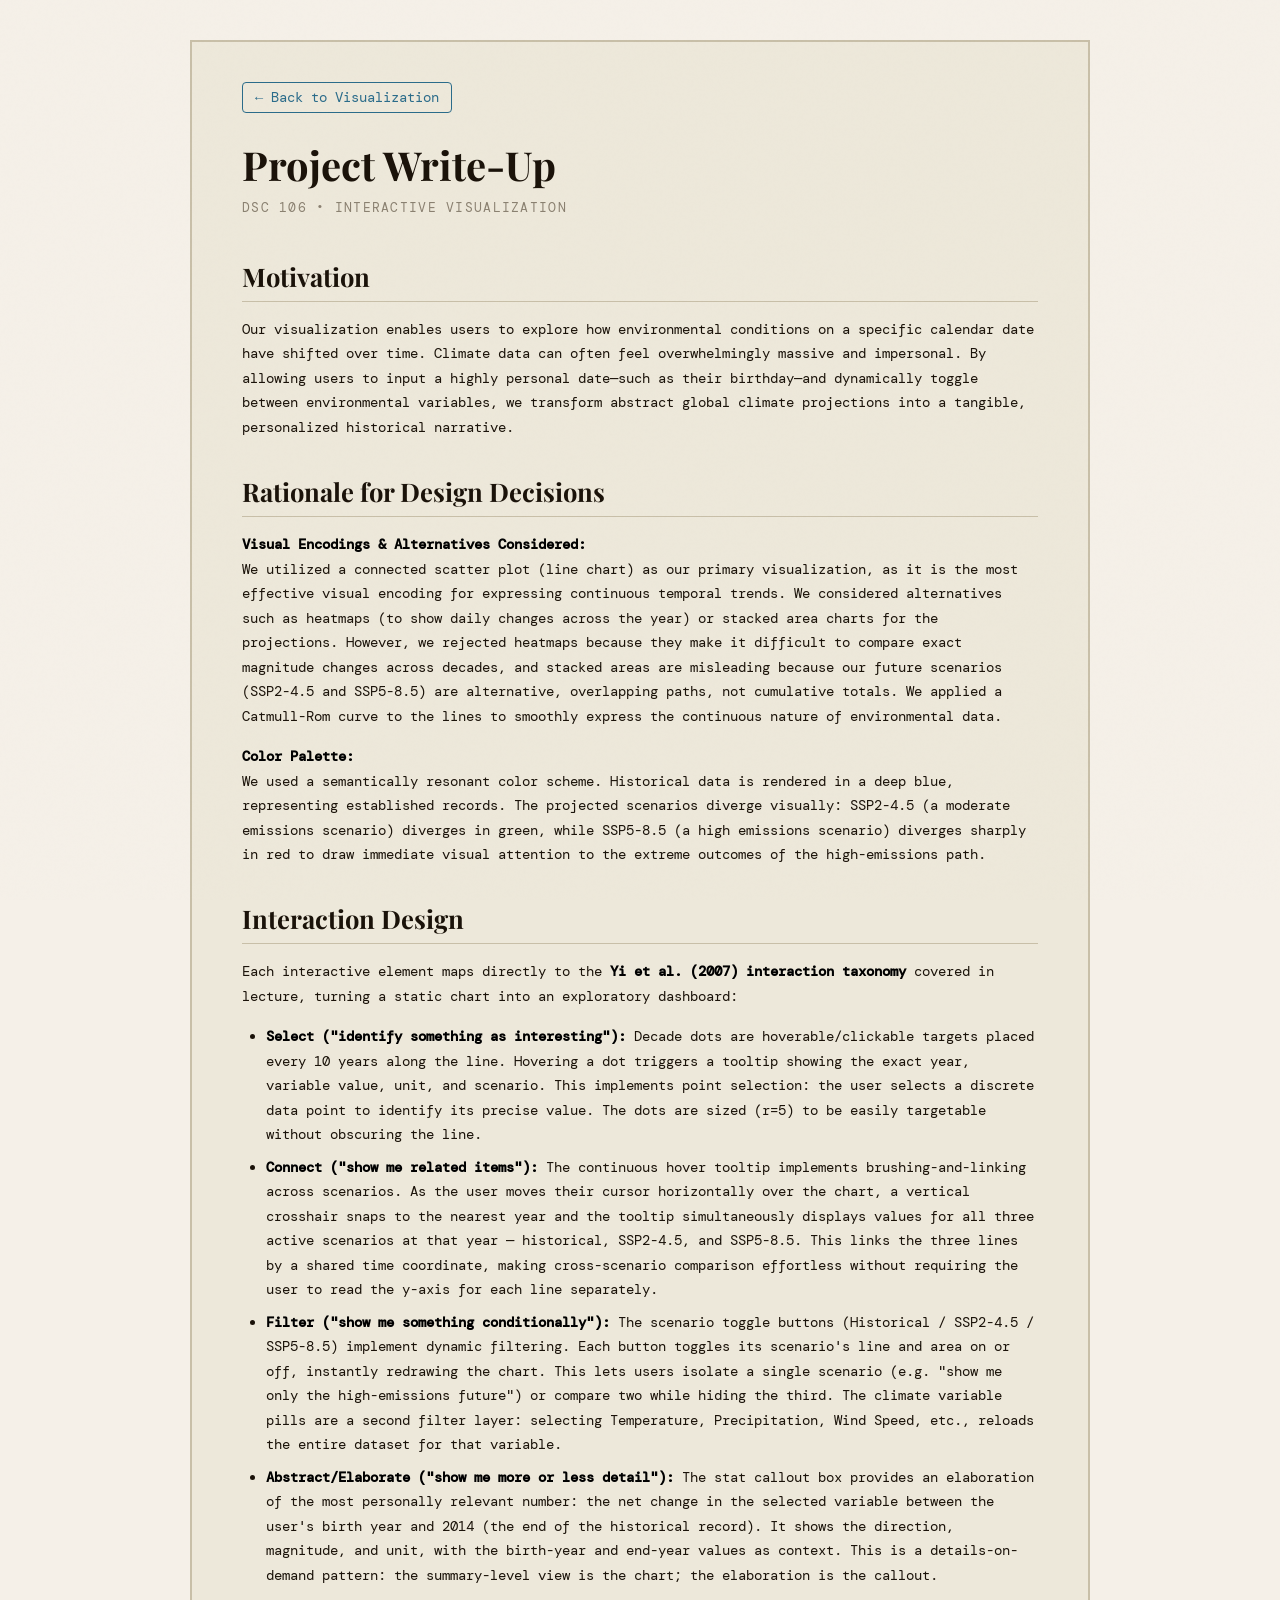
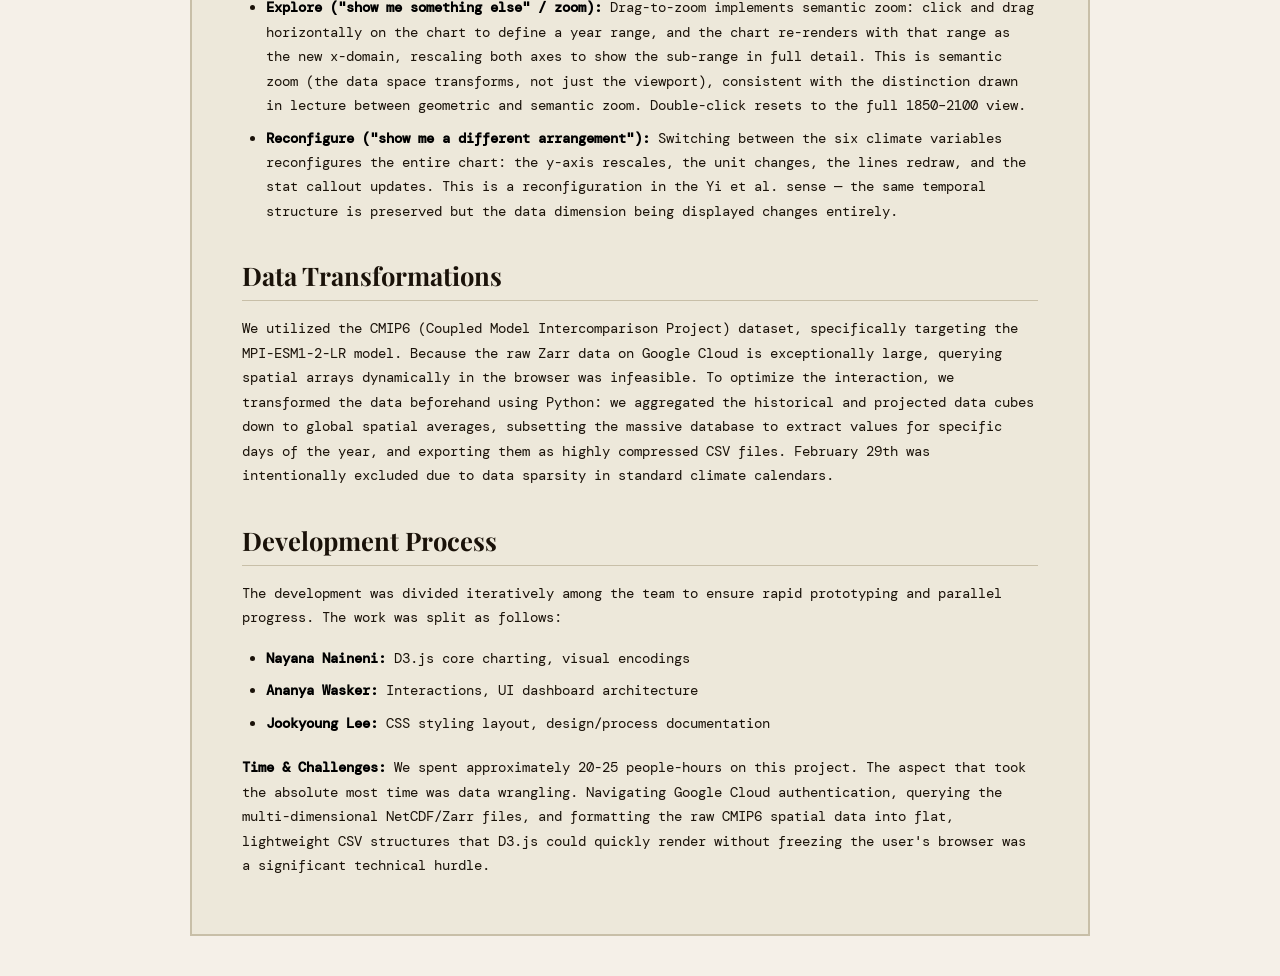
==== writeup.html @ 2effe23b "Add files via upload" ====
<!DOCTYPE html>
<html lang="en">
<head>
  <meta charset="UTF-8" />
  <meta name="viewport" content="width=device-width, initial-scale=1.0" />
  <title>Project Write-Up | Your Birthday Through Time</title>
  <link href="https://fonts.googleapis.com/css2?family=Playfair+Display:ital,wght@0,400;0,700;1,400&family=DM+Mono:wght@300;400;500&display=swap" rel="stylesheet">
  
  <style>
    /* Reuse the exact same color variables from index.html */
    :root {
      --ink: #1a1209;
      --paper: #f5f0e8;
      --cream: #ede8da;
      --border: #c8bfa8;
      --faded: #8a8070;
      --accent2: #2a6b8a;
    }

    * { box-sizing: border-box; margin: 0; padding: 0; }

    body {
      background: var(--paper);
      color: var(--ink);
      font-family: 'DM Mono', monospace;
      min-height: 100vh;
      overflow-x: hidden;
      display: flex;
      flex-direction: column;
      align-items: center;
      padding: 40px 20px;
    }

    /* Keep the newspaper-style grain overlay */
    body::before {
      content: '';
      position: fixed;
      inset: 0;
      background-image: url("data:image/svg+xml,%3Csvg viewBox='0 0 256 256' xmlns='http://www.w3.org/2000/svg'%3E%3Cfilter id='noise'%3E%3CfeTurbulence type='fractalNoise' baseFrequency='0.9' numOctaves='4' stitchTiles='stitch'/%3E%3C/filter%3E%3Crect width='100%25' height='100%25' filter='url(%23noise)' opacity='0.04'/%3E%3C/svg%3E");
      pointer-events: none;
      z-index: 9999;
      opacity: 0.4;
    }

    .writeup-container {
      background: var(--cream);
      border: 2px solid var(--border);
      padding: 40px 50px;
      width: 100%;
      max-width: 900px;
      position: relative;
      z-index: 1;
    }

    /* Back button */
    .back-link {
      display: inline-block;
      margin-bottom: 30px;
      font-size: 0.85rem;
      color: var(--accent2);
      text-decoration: none;
      border: 1px solid var(--accent2);
      padding: 6px 12px;
      border-radius: 4px;
      transition: all 0.2s;
    }
    
    .back-link:hover {
      background: var(--accent2);
      color: var(--paper);
    }

    /* Typography styling for reading */
    h1 {
      font-family: 'Playfair Display', serif;
      font-size: 2.5rem;
      margin-bottom: 10px;
      line-height: 1.1;
    }

    h2 { 
      font-family: 'Playfair Display', serif;
      font-size: 1.6rem; 
      margin-top: 35px;
      margin-bottom: 15px; 
      border-bottom: 1px solid var(--border);
      padding-bottom: 8px;
    }

    p { 
      font-size: 0.9rem; 
      line-height: 1.7;
      margin-bottom: 16px; 
      color: var(--ink);
    }

    ul { 
      font-size: 0.9rem; 
      line-height: 1.7;
      margin-bottom: 20px; 
      padding-left: 24px; 
    }

    li {
      margin-bottom: 8px;
    }

    strong {
      color: #000;
    }
  </style>
</head>
<body>

  <div class="writeup-container">
    <a href="index.html" class="back-link">&larr; Back to Visualization</a>

    <h1>Project Write-Up</h1>
    <p style="color: var(--faded); font-size: 0.8rem; text-transform: uppercase; letter-spacing: 0.1em; margin-bottom: 40px;">DSC 106 • Interactive Visualization</p>
    
    <h2>Motivation</h2>
    <p>Our visualization enables users to explore how environmental conditions on a specific calendar date have shifted over time. Climate data can often feel overwhelmingly massive and impersonal. By allowing users to input a highly personal date—such as their birthday—and dynamically toggle between environmental variables, we transform abstract global climate projections into a tangible, personalized historical narrative.</p>

    <h2>Rationale for Design Decisions</h2>
    <p><strong>Visual Encodings & Alternatives Considered:</strong><br>
    We utilized a connected scatter plot (line chart) as our primary visualization, as it is the most effective visual encoding for expressing continuous temporal trends. We considered alternatives such as heatmaps (to show daily changes across the year) or stacked area charts for the projections. However, we rejected heatmaps because they make it difficult to compare exact magnitude changes across decades, and stacked areas are misleading because our future scenarios (SSP2-4.5 and SSP5-8.5) are alternative, overlapping paths, not cumulative totals. We applied a Catmull-Rom curve to the lines to smoothly express the continuous nature of environmental data.</p>
    
    <p><strong>Color Palette:</strong><br>
    We used a semantically resonant color scheme. Historical data is rendered in a deep blue, representing established records. The projected scenarios diverge visually: SSP2-4.5 (a moderate emissions scenario) diverges in green, while SSP5-8.5 (a high emissions scenario) diverges sharply in red to draw immediate visual attention to the extreme outcomes of the high-emissions path.</p>

    <h2>Interaction Design</h2>
    <p>Each interactive element maps directly to the <strong>Yi et al. (2007) interaction taxonomy</strong> covered in lecture, turning a static chart into an exploratory dashboard:</p>
    <ul>
      <li><strong>Select ("identify something as interesting"):</strong> Decade dots are hoverable/clickable targets placed every 10 years along the line. Hovering a dot triggers a tooltip showing the exact year, variable value, unit, and scenario. This implements point selection: the user selects a discrete data point to identify its precise value. The dots are sized (r=5) to be easily targetable without obscuring the line.</li>
      <li><strong>Connect ("show me related items"):</strong> The continuous hover tooltip implements brushing-and-linking across scenarios. As the user moves their cursor horizontally over the chart, a vertical crosshair snaps to the nearest year and the tooltip simultaneously displays values for all three active scenarios at that year — historical, SSP2-4.5, and SSP5-8.5. This links the three lines by a shared time coordinate, making cross-scenario comparison effortless without requiring the user to read the y-axis for each line separately.</li>
      <li><strong>Filter ("show me something conditionally"):</strong> The scenario toggle buttons (Historical / SSP2-4.5 / SSP5-8.5) implement dynamic filtering. Each button toggles its scenario's line and area on or off, instantly redrawing the chart. This lets users isolate a single scenario (e.g. "show me only the high-emissions future") or compare two while hiding the third. The climate variable pills are a second filter layer: selecting Temperature, Precipitation, Wind Speed, etc., reloads the entire dataset for that variable.</li>
      <li><strong>Abstract/Elaborate ("show me more or less detail"):</strong> The stat callout box provides an elaboration of the most personally relevant number: the net change in the selected variable between the user's birth year and 2014 (the end of the historical record). It shows the direction, magnitude, and unit, with the birth-year and end-year values as context. This is a details-on-demand pattern: the summary-level view is the chart; the elaboration is the callout.</li>
      <li><strong>Explore ("show me something else" / zoom):</strong> Drag-to-zoom implements semantic zoom: click and drag horizontally on the chart to define a year range, and the chart re-renders with that range as the new x-domain, rescaling both axes to show the sub-range in full detail. This is semantic zoom (the data space transforms, not just the viewport), consistent with the distinction drawn in lecture between geometric and semantic zoom. Double-click resets to the full 1850–2100 view.</li>
      <li><strong>Reconfigure ("show me a different arrangement"):</strong> Switching between the six climate variables reconfigures the entire chart: the y-axis rescales, the unit changes, the lines redraw, and the stat callout updates. This is a reconfiguration in the Yi et al. sense — the same temporal structure is preserved but the data dimension being displayed changes entirely.</li>
    </ul>

    <h2>Data Transformations</h2>
    <p>We utilized the CMIP6 (Coupled Model Intercomparison Project) dataset, specifically targeting the MPI-ESM1-2-LR model. Because the raw Zarr data on Google Cloud is exceptionally large, querying spatial arrays dynamically in the browser was infeasible. To optimize the interaction, we transformed the data beforehand using Python: we aggregated the historical and projected data cubes down to global spatial averages, subsetting the massive database to extract values for specific days of the year, and exporting them as highly compressed CSV files. February 29th was intentionally excluded due to data sparsity in standard climate calendars.</p>

    <h2>Development Process</h2>
    <p>The development was divided iteratively among the team to ensure rapid prototyping and parallel progress. The work was split as follows:</p>
    <ul>
      <li><strong>Nayana Naineni:</strong> D3.js core charting, visual encodings</li>
      <li><strong>Ananya Wasker:</strong> Interactions, UI dashboard architecture</li>
      <li><strong>Jookyoung Lee:</strong> CSS styling layout, design/process documentation</li>
    </ul>
    <p><strong>Time & Challenges:</strong> We spent approximately 20-25 people-hours on this project. The aspect that took the absolute most time was data wrangling. Navigating Google Cloud authentication, querying the multi-dimensional NetCDF/Zarr files, and formatting the raw CMIP6 spatial data into flat, lightweight CSV structures that D3.js could quickly render without freezing the user's browser was a significant technical hurdle.</p>
  </div>

</body>
</html>
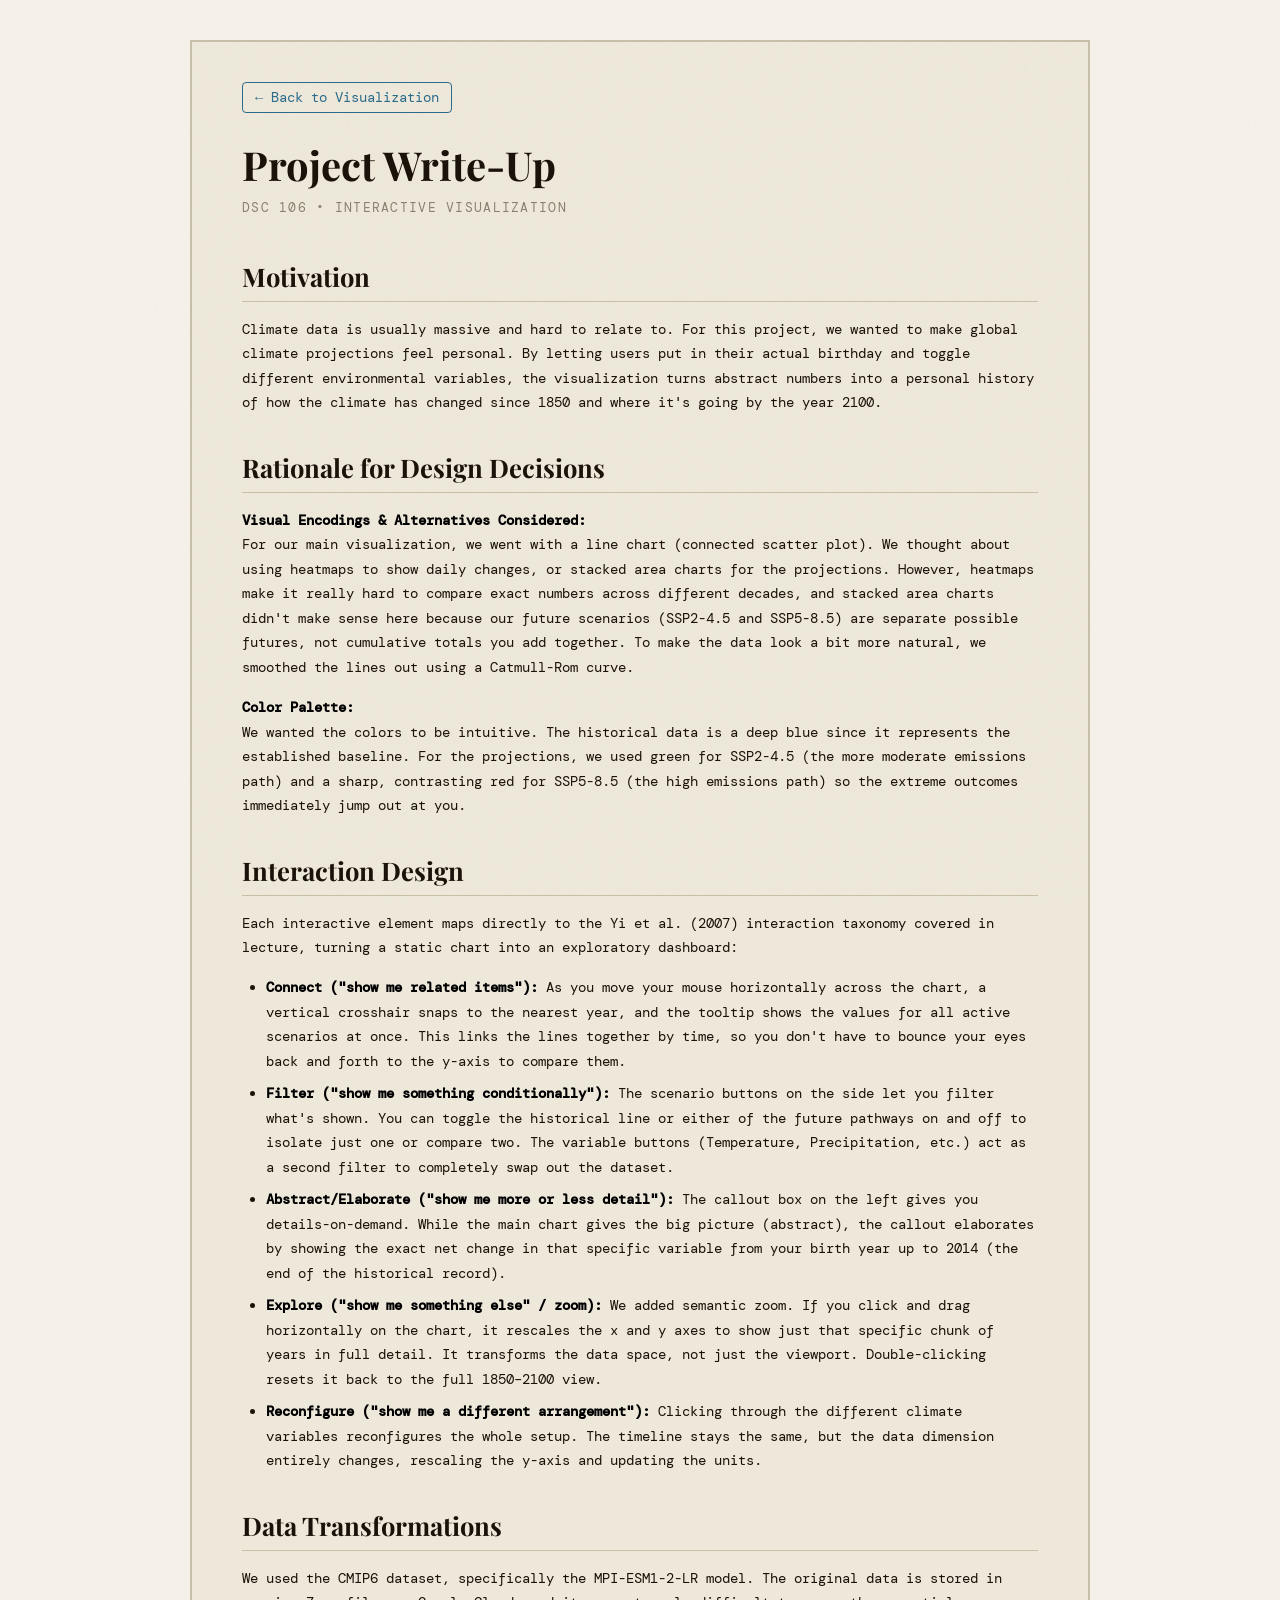
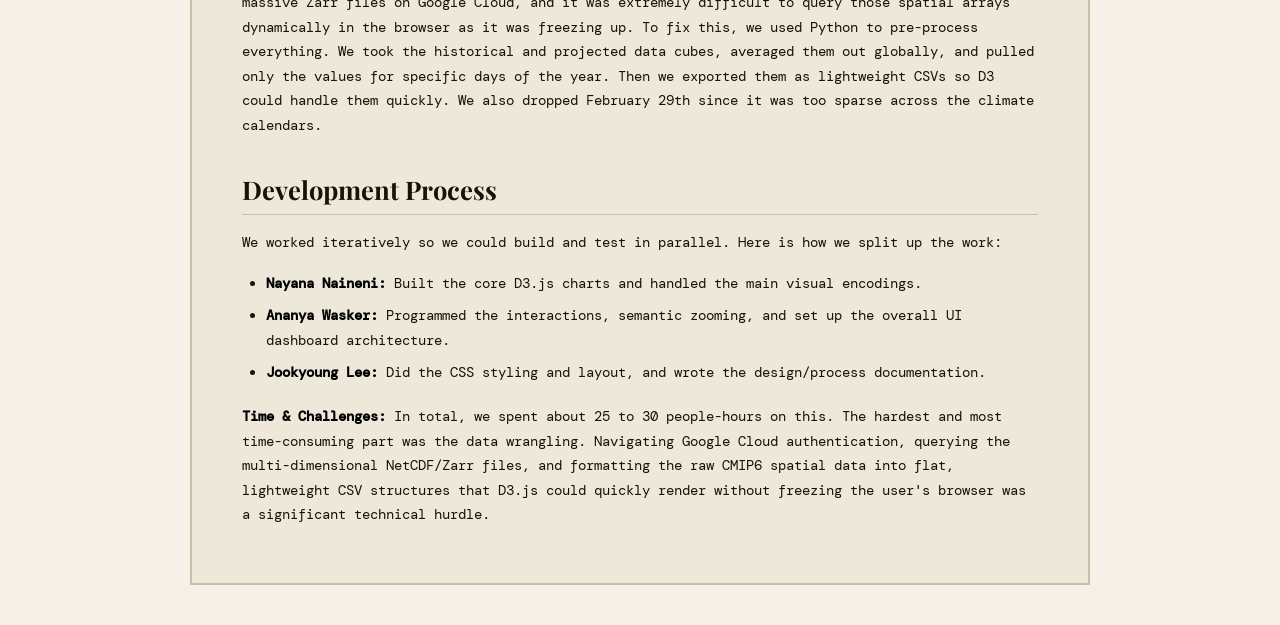
==== commit 8ca7921b: "Add files via upload" ====
--- a/writeup.html
+++ b/writeup.html
@@ -114,42 +114,41 @@
 
   <div class="writeup-container">
     <a href="index.html" class="back-link">&larr; Back to Visualization</a>
-
     <h1>Project Write-Up</h1>
     <p style="color: var(--faded); font-size: 0.8rem; text-transform: uppercase; letter-spacing: 0.1em; margin-bottom: 40px;">DSC 106 • Interactive Visualization</p>
     
     <h2>Motivation</h2>
-    <p>Our visualization enables users to explore how environmental conditions on a specific calendar date have shifted over time. Climate data can often feel overwhelmingly massive and impersonal. By allowing users to input a highly personal date—such as their birthday—and dynamically toggle between environmental variables, we transform abstract global climate projections into a tangible, personalized historical narrative.</p>
+    <p>Climate data is usually massive and hard to relate to. For this project, we wanted to make global climate projections feel personal. By letting users put in their actual birthday and toggle different environmental variables, the visualization turns abstract numbers into a personal history of how the climate has changed since 1850 and where it's going by the year 2100.</p>
 
     <h2>Rationale for Design Decisions</h2>
     <p><strong>Visual Encodings & Alternatives Considered:</strong><br>
-    We utilized a connected scatter plot (line chart) as our primary visualization, as it is the most effective visual encoding for expressing continuous temporal trends. We considered alternatives such as heatmaps (to show daily changes across the year) or stacked area charts for the projections. However, we rejected heatmaps because they make it difficult to compare exact magnitude changes across decades, and stacked areas are misleading because our future scenarios (SSP2-4.5 and SSP5-8.5) are alternative, overlapping paths, not cumulative totals. We applied a Catmull-Rom curve to the lines to smoothly express the continuous nature of environmental data.</p>
+    For our main visualization, we went with a line chart (connected scatter plot). We thought about using heatmaps to show daily changes, or stacked area charts for the projections. However, heatmaps make it really hard to compare exact numbers across different decades, and stacked area charts didn't make sense here because our future scenarios (SSP2-4.5 and SSP5-8.5) are separate possible futures, not cumulative totals you add together. To make the data look a bit more natural, we smoothed the lines out using a Catmull-Rom curve.</p>
     
     <p><strong>Color Palette:</strong><br>
-    We used a semantically resonant color scheme. Historical data is rendered in a deep blue, representing established records. The projected scenarios diverge visually: SSP2-4.5 (a moderate emissions scenario) diverges in green, while SSP5-8.5 (a high emissions scenario) diverges sharply in red to draw immediate visual attention to the extreme outcomes of the high-emissions path.</p>
+    We wanted the colors to be intuitive. The historical data is a deep blue since it represents the established baseline. For the projections, we used green for SSP2-4.5 (the more moderate emissions path) and a sharp, contrasting red for SSP5-8.5 (the high emissions path) so the extreme outcomes immediately jump out at you.</p>
 
     <h2>Interaction Design</h2>
-    <p>Each interactive element maps directly to the <strong>Yi et al. (2007) interaction taxonomy</strong> covered in lecture, turning a static chart into an exploratory dashboard:</p>
+    <p>Each interactive element maps directly to the Yi et al. (2007) interaction taxonomy covered in lecture, turning a static chart into an exploratory dashboard:</p>
     <ul>
-      <li><strong>Select ("identify something as interesting"):</strong> Decade dots are hoverable/clickable targets placed every 10 years along the line. Hovering a dot triggers a tooltip showing the exact year, variable value, unit, and scenario. This implements point selection: the user selects a discrete data point to identify its precise value. The dots are sized (r=5) to be easily targetable without obscuring the line.</li>
-      <li><strong>Connect ("show me related items"):</strong> The continuous hover tooltip implements brushing-and-linking across scenarios. As the user moves their cursor horizontally over the chart, a vertical crosshair snaps to the nearest year and the tooltip simultaneously displays values for all three active scenarios at that year — historical, SSP2-4.5, and SSP5-8.5. This links the three lines by a shared time coordinate, making cross-scenario comparison effortless without requiring the user to read the y-axis for each line separately.</li>
-      <li><strong>Filter ("show me something conditionally"):</strong> The scenario toggle buttons (Historical / SSP2-4.5 / SSP5-8.5) implement dynamic filtering. Each button toggles its scenario's line and area on or off, instantly redrawing the chart. This lets users isolate a single scenario (e.g. "show me only the high-emissions future") or compare two while hiding the third. The climate variable pills are a second filter layer: selecting Temperature, Precipitation, Wind Speed, etc., reloads the entire dataset for that variable.</li>
-      <li><strong>Abstract/Elaborate ("show me more or less detail"):</strong> The stat callout box provides an elaboration of the most personally relevant number: the net change in the selected variable between the user's birth year and 2014 (the end of the historical record). It shows the direction, magnitude, and unit, with the birth-year and end-year values as context. This is a details-on-demand pattern: the summary-level view is the chart; the elaboration is the callout.</li>
-      <li><strong>Explore ("show me something else" / zoom):</strong> Drag-to-zoom implements semantic zoom: click and drag horizontally on the chart to define a year range, and the chart re-renders with that range as the new x-domain, rescaling both axes to show the sub-range in full detail. This is semantic zoom (the data space transforms, not just the viewport), consistent with the distinction drawn in lecture between geometric and semantic zoom. Double-click resets to the full 1850–2100 view.</li>
-      <li><strong>Reconfigure ("show me a different arrangement"):</strong> Switching between the six climate variables reconfigures the entire chart: the y-axis rescales, the unit changes, the lines redraw, and the stat callout updates. This is a reconfiguration in the Yi et al. sense — the same temporal structure is preserved but the data dimension being displayed changes entirely.</li>
+      <li><strong>Connect ("show me related items"):</strong> As you move your mouse horizontally across the chart, a vertical crosshair snaps to the nearest year, and the tooltip shows the values for all active scenarios at once. This links the lines together by time, so you don't have to bounce your eyes back and forth to the y-axis to compare them.</li>
+      <li><strong>Filter ("show me something conditionally"):</strong> The scenario buttons on the side let you filter what's shown. You can toggle the historical line or either of the future pathways on and off to isolate just one or compare two. The variable buttons (Temperature, Precipitation, etc.) act as a second filter to completely swap out the dataset.</li>
+      <li><strong>Abstract/Elaborate ("show me more or less detail"):</strong> The callout box on the left gives you details-on-demand. While the main chart gives the big picture (abstract), the callout elaborates by showing the exact net change in that specific variable from your birth year up to 2014 (the end of the historical record).</li>
+      <li><strong>Explore ("show me something else" / zoom):</strong> We added semantic zoom. If you click and drag horizontally on the chart, it rescales the x and y axes to show just that specific chunk of years in full detail. It transforms the data space, not just the viewport. Double-clicking resets it back to the full 1850–2100 view.</li>
+      <li><strong>Reconfigure ("show me a different arrangement"):</strong> Clicking through the different climate variables reconfigures the whole setup. The timeline stays the same, but the data dimension entirely changes, rescaling the y-axis and updating the units.</li>
     </ul>
 
     <h2>Data Transformations</h2>
-    <p>We utilized the CMIP6 (Coupled Model Intercomparison Project) dataset, specifically targeting the MPI-ESM1-2-LR model. Because the raw Zarr data on Google Cloud is exceptionally large, querying spatial arrays dynamically in the browser was infeasible. To optimize the interaction, we transformed the data beforehand using Python: we aggregated the historical and projected data cubes down to global spatial averages, subsetting the massive database to extract values for specific days of the year, and exporting them as highly compressed CSV files. February 29th was intentionally excluded due to data sparsity in standard climate calendars.</p>
+    <p>We used the CMIP6 dataset, specifically the MPI-ESM1-2-LR model. The original data is stored in massive Zarr files on Google Cloud, and it was extremely difficult to query those spatial arrays dynamically in the browser as it was freezing up. To fix this, we used Python to pre-process everything. We took the historical and projected data cubes, averaged them out globally, and pulled only the values for specific days of the year. Then we exported them as lightweight CSVs so D3 could handle them quickly. We also dropped February 29th since it was too sparse across the climate calendars.</p>
 
     <h2>Development Process</h2>
-    <p>The development was divided iteratively among the team to ensure rapid prototyping and parallel progress. The work was split as follows:</p>
+    <p>We worked iteratively so we could build and test in parallel. Here is how we split up the work:</p>
     <ul>
-      <li><strong>Nayana Naineni:</strong> D3.js core charting, visual encodings</li>
-      <li><strong>Ananya Wasker:</strong> Interactions, UI dashboard architecture</li>
-      <li><strong>Jookyoung Lee:</strong> CSS styling layout, design/process documentation</li>
+      <li><strong>Nayana Naineni:</strong> Built the core D3.js charts and handled the main visual encodings.</li>
+      <li><strong>Ananya Wasker:</strong> Programmed the interactions, semantic zooming, and set up the overall UI dashboard architecture.</li>
+      <li><strong>Jookyoung Lee:</strong> Did the CSS styling and layout, and wrote the design/process documentation.</li>
     </ul>
-    <p><strong>Time & Challenges:</strong> We spent approximately 20-25 people-hours on this project. The aspect that took the absolute most time was data wrangling. Navigating Google Cloud authentication, querying the multi-dimensional NetCDF/Zarr files, and formatting the raw CMIP6 spatial data into flat, lightweight CSV structures that D3.js could quickly render without freezing the user's browser was a significant technical hurdle.</p>
+    <p><strong>Time & Challenges:</strong> In total, we spent about 25 to 30 people-hours on this. The hardest and most time-consuming part was the data wrangling. Navigating Google Cloud authentication, querying the multi-dimensional NetCDF/Zarr files, and formatting the raw CMIP6 spatial data into flat, lightweight CSV structures that D3.js could quickly render without freezing the user's browser was a significant technical hurdle.</p>
+
   </div>
 
 </body>
